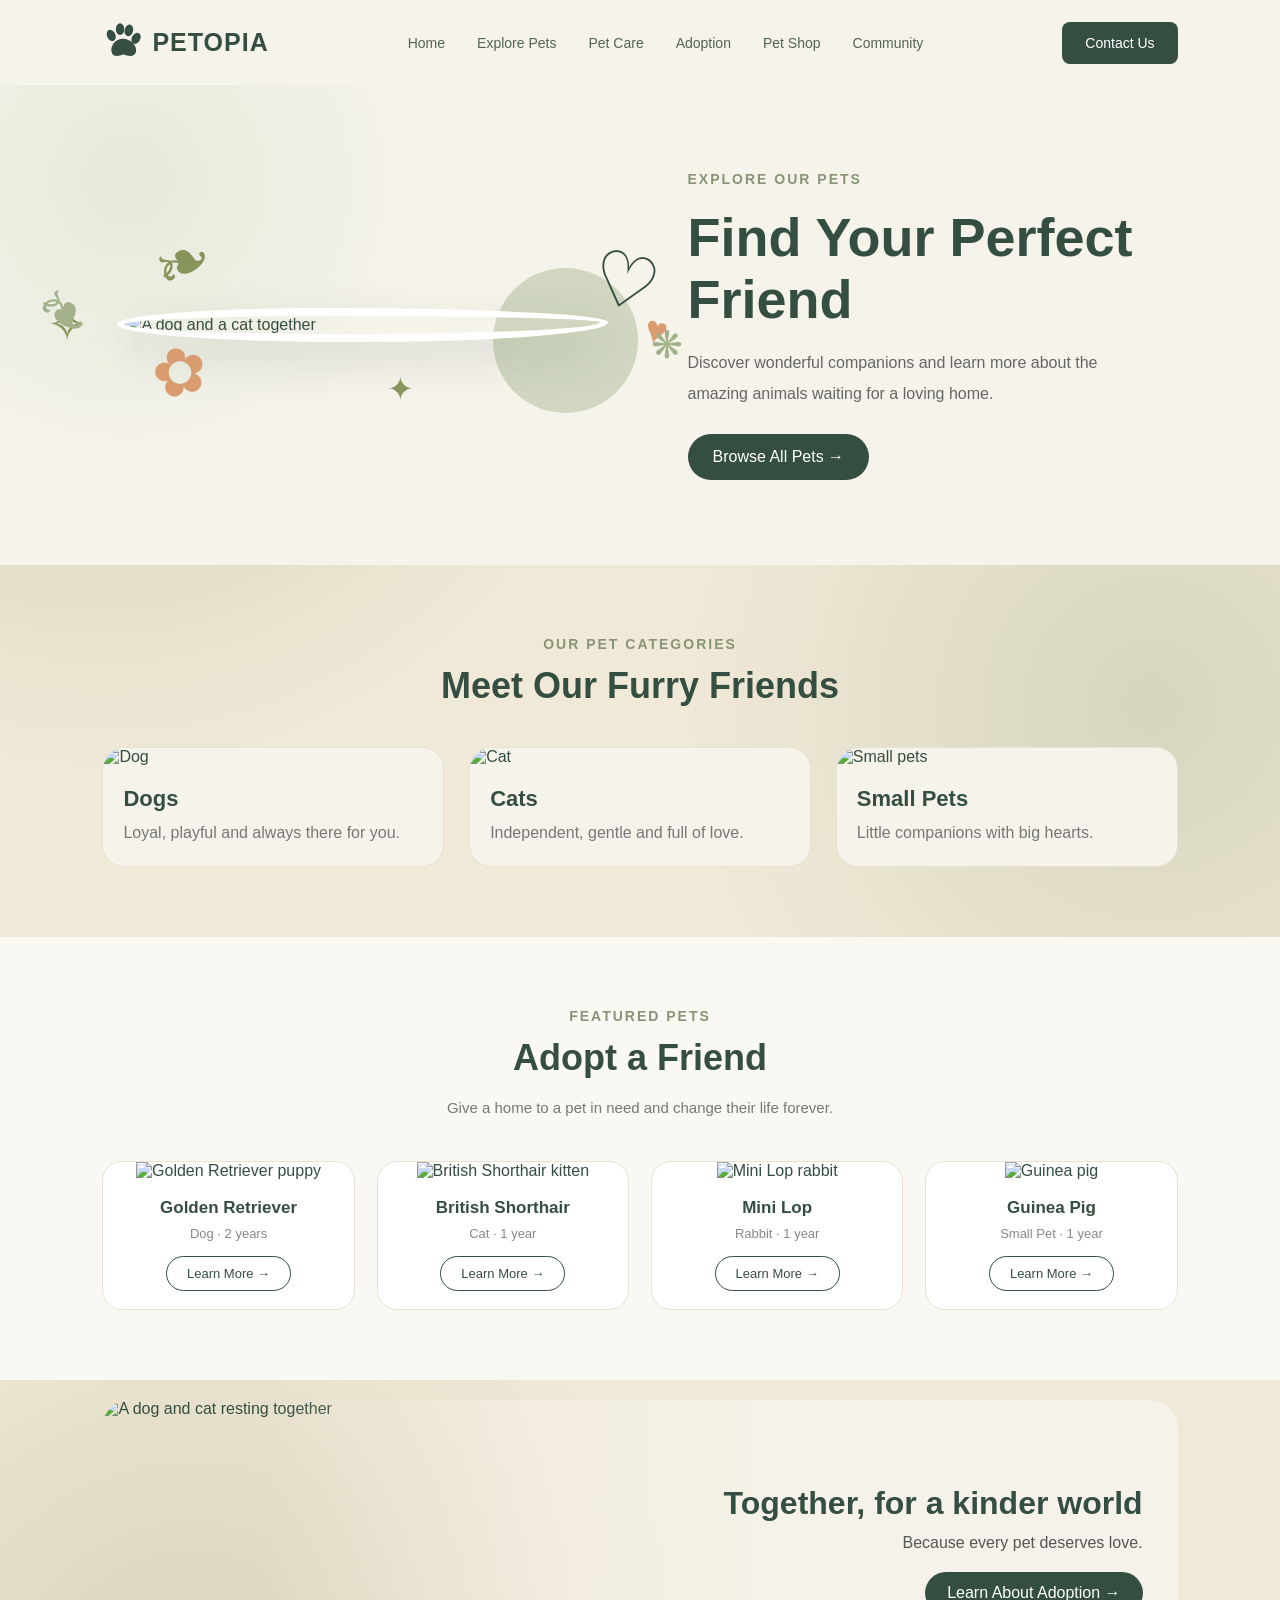
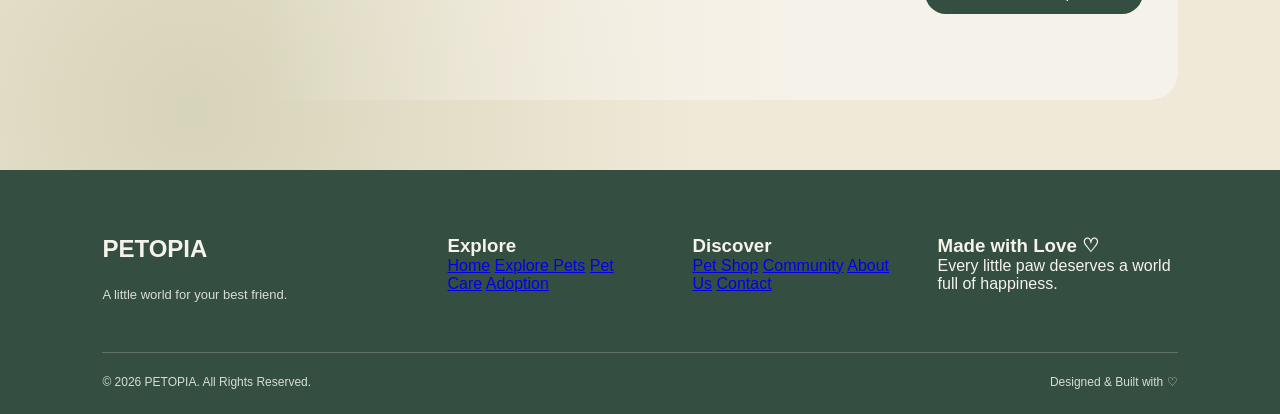
==== explore.html @ 147defed "Add files via upload" ====
<!DOCTYPE html>
<html lang="en">

<head>
    <meta charset="UTF-8">
    <meta name="viewport" content="width=device-width, initial-scale=1.0">
    <title>Explore Pets | Petopia</title>
    <link rel="stylesheet" href="style.css">
</head>

<body>

    <!-- HEADER -->
    <header class="header">
         <a href="index.html" class="logo">
    <span class="logo-icon">
        <svg viewBox="0 0 100 100" aria-hidden="true">
            <g fill="currentColor">
                <ellipse cx="22" cy="32" rx="10" ry="14" transform="rotate(-25 22 32)"/>
                <ellipse cx="43" cy="17" rx="10" ry="14"/>
                <ellipse cx="64" cy="20" rx="10" ry="14" transform="rotate(15 64 20)"/>
                <ellipse cx="81" cy="39" rx="10" ry="14" transform="rotate(30 81 39)"/>
                <path d="M50 40 C32 40 19 57 23 72 C26 84 40 82 51 77 C63 82 78 84 81 71 C84 56 68 40 50 40Z"/>
            </g>
        </svg>
    </span>
    <span>PETOPIA</span>
</a>

        <nav class="navbar">
            <a href="index.html">Home</a>
            <a href="explore.html" class="active">Explore Pets</a>
            <a href="care.html">Pet Care</a>
            <a href="adoption.html">Adoption</a>
            <a href="shop.html">Pet Shop</a>
            <a href="community.html">Community</a>
        </nav>

        <a href="about.html" class="contact-btn">Contact Us</a>
    </header>


    <!-- HERO -->
    <section class="explore-hero">

        <div class="explore-hero-content">
            <span>EXPLORE OUR PETS</span>

            <h1>Find Your Perfect Friend</h1>

            <p>
                Discover wonderful companions and learn more
                about the amazing animals waiting for a loving home.
            </p>

            <a href="#featured-pets" class="explore-btn">
                Browse All Pets →
            </a>
        </div>

        <div class="explore-hero-image">

    <span class="explore-decor decor-heart">♡</span>
    <span class="explore-decor decor-flower">✿</span>
    <span class="explore-decor decor-star">✧</span>
    <span class="explore-decor decor-leaf">❧</span>
    <span class="explore-decor decor-small-heart">♥</span>
    <span class="explore-decor decor-flower-two">❋</span>
    <span class="explore-decor decor-sparkle">✦</span>
    <span class="explore-decor decor-leaf-two">❧</span>

    <img src="images/pets.jpeg" alt="A dog and a cat together">

</div>

    </section>


    <!-- PET CATEGORIES -->
    <section class="explore-categories">

        <div class="section-heading">
            <span>OUR PET CATEGORIES</span>
            <h2>Meet Our Furry Friends</h2>
        </div>

        <div class="explore-category-grid">

            <div class="explore-category-card">
                <img src="images/dog.jpeg" alt="Dog">
                <div class="category-info">
                    <h3>Dogs</h3>
                    <p>Loyal, playful and always there for you.</p>
                </div>
            </div>

            <div class="explore-category-card">
                <img src="images/cat.jpeg" alt="Cat">
                <div class="category-info">
                    <h3>Cats</h3>
                    <p>Independent, gentle and full of love.</p>
                </div>
            </div>

            <div class="explore-category-card">
                <img src="images/small-pets.jpeg" alt="Small pets">
                <div class="category-info">
                    <h3>Small Pets</h3>
                    <p>Little companions with big hearts.</p>
                </div>
            </div>

        </div>
    </section>


    <!-- FEATURED PETS -->
    <section class="featured-pets" id="featured-pets">

        <div class="section-heading">
            <span>FEATURED PETS</span>
            <h2>Adopt a Friend</h2>
            <p>Give a home to a pet in need and change their life forever.</p>
        </div>

        <div class="featured-pet-grid">

            <div class="featured-pet-card">
                <img src="images/puppy.jpeg" alt="Golden Retriever puppy">
                <div class="featured-pet-info">
                    <h3>Golden Retriever</h3>
                    <p>Dog · 2 years</p>
                    <a href="adoption.html">Learn More →</a>
                </div>
            </div>

            <div class="featured-pet-card">
                <img src="images/kitten.jpeg" alt="British Shorthair kitten">
                <div class="featured-pet-info">
                    <h3>British Shorthair</h3>
                    <p>Cat · 1 year</p>
                    <a href="adoption.html">Learn More →</a>
                </div>
            </div>

            <div class="featured-pet-card">
                <img src="images/rabbit.jpeg" alt="Mini Lop rabbit">
                <div class="featured-pet-info">
                    <h3>Mini Lop</h3>
                    <p>Rabbit · 1 year</p>
                    <a href="adoption.html">Learn More →</a>
                </div>
            </div>

            <div class="featured-pet-card">
                <img src="images/guinea-pig.jpeg" alt="Guinea pig">
                <div class="featured-pet-info">
                    <h3>Guinea Pig</h3>
                    <p>Small Pet · 1 year</p>
                    <a href="adoption.html">Learn More →</a>
                </div>
            </div>

        </div>

    </section>


    <!-- ADOPTION BANNER -->
    <section class="explore-adoption-banner">

        <img src="images/adopets.jpeg" alt="A dog and cat resting together">

        <div class="banner-content">
            <h2>Together, for a kinder world</h2>
            <p>Because every pet deserves love.</p>
            <a href="adoption.html">Learn About Adoption →</a>
        </div>

    </section>


    <!-- FOOTER -->
    <footer class="footer">

        <div class="footer-content">

            <div class="footer-brand">
                <h2> PETOPIA</h2>
                <p>A little world for your best friend.</p>
            </div>

            <div>
                <h3>Explore</h3>
                <a href="index.html">Home</a>
                <a href="explore.html">Explore Pets</a>
                <a href="care.html">Pet Care</a>
                <a href="adoption.html">Adoption</a>
            </div>

            <div>
                <h3>Discover</h3>
                <a href="shop.html">Pet Shop</a>
                <a href="community.html">Community</a>
                <a href="about.html">About Us</a>
                <a href="about.html">Contact</a>
            </div>

            <div>
                <h3>Made with Love ♡</h3>
                <p>Every little paw deserves a world full of happiness.</p>
            </div>

        </div>

        <div class="footer-bottom">
            <p>© 2026 PETOPIA. All Rights Reserved.</p>
            <p>Designed & Built with ♡</p>
        </div>

    </footer>

</body>
</html>
---- style.css ----
/* GENERAL SETTINGS */

* {
    margin: 0;
    padding: 0;
    box-sizing: border-box;
}

html {
    scroll-behavior: smooth;
}

body {
    font-family: Arial, sans-serif;
    background-color: #F6F3EB;
    color: #344E41;
}


/* HEADER */

.header {
    width: 100%;
    height: 85px;
    padding: 0 8%;
    display: flex;
    align-items: center;
    justify-content: space-between;
    background-color: #F6F3EB;
}

.logo {
    display: flex;
    align-items: center;
    gap: 8px;
    text-decoration: none;
    color: #344E41;
    font-size: 25px;
    font-weight: bold;
    letter-spacing: 1px;
}

.logo-icon {
    font-size: 27px;
}

.navbar {
    display: flex;
    gap: 32px;
}

.navbar a {
    text-decoration: none;
    color: #526357;
    font-size: 14px;
    transition: 0.3s;
}

.navbar a:hover {
    color: #A3B18A;
}

.contact-btn {
    text-decoration: none;
    background-color: #344E41;
    color: white;
    padding: 13px 23px;
    border-radius: 8px;
    font-size: 14px;
    transition: 0.3s;
}

.contact-btn:hover {
    background-color: #526D59;
}


/* HERO SECTION */

.hero {
    min-height: 570px;
    padding: 65px 8%;
    display: flex;
    align-items: center;
    justify-content: space-between;
    gap: 50px;
}

.hero-content {
    flex: 1;
}

.subtitle {
    color: #A3B18A;
    font-size: 13px;
    font-weight: bold;
    letter-spacing: 3px;
}

.hero h1 {
    font-size: 52px;
    line-height: 1.2;
    margin-top: 22px;
    max-width: 580px;
}

.hero h1 span {
    display: block;
    color: #A3B18A;
}

.hero-content p {
    color: #69776C;
    font-size: 16px;
    line-height: 1.9;
    max-width: 470px;
    margin-top: 22px;
}

.hero-buttons {
    display: flex;
    align-items: center;
    gap: 15px;
    margin-top: 32px;
}

.primary-btn {
    text-decoration: none;
    background-color: #344E41;
    color: white;
    padding: 15px 24px;
    border-radius: 8px;
    font-size: 14px;
}

.secondary-btn {
    text-decoration: none;
    color: #344E41;
    border: 1px solid #A3B18A;
    padding: 14px 23px;
    border-radius: 8px;
    font-size: 14px;
}

.hero-image {
    flex: 1;
}

.hero-image img {
    width: 100%;
    height: 420px;
    object-fit: cover;
    border-radius: 24px;
}
/* EXPLORE PETS SECTION */

.explore {
    padding: 80px 8%;
    background-color: #FFFFFF;
}

.section-heading {
    text-align: center;
    margin-bottom: 50px;
}

.section-heading h2 {
    font-size: 36px;
    margin-top: 15px;
    color: #344E41;
}

.section-heading p {
    color: #69776C;
    margin-top: 15px;
    font-size: 15px;
    line-height: 1.8;
}

.pet-cards {
    display: flex;
    gap: 25px;
    justify-content: center;
}

.pet-card {
    flex: 1;
    background-color: #F6F3EB;
    padding: 35px 25px;
    border-radius: 18px;
    text-align: center;
    transition: 0.3s;
}

.pet-card:hover {
    transform: translateY(-8px);
}

.pet-icon {
    font-size: 55px;
    margin-bottom: 20px;
}

.pet-card h3 {
    font-size: 23px;
    color: #344E41;
    margin-bottom: 15px;
}

.pet-card p {
    color: #69776C;
    font-size: 14px;
    line-height: 1.8;
    margin-bottom: 22px;
}

.pet-card a {
    color: #526D59;
    text-decoration: none;
    font-weight: bold;
    font-size: 14px;
}
/* PET CARE SECTION */

.pet-care {
    padding: 85px 8%;
    background-color: #F6F3EB;
}

.care-cards {
    display: grid;
    grid-template-columns: repeat(4, 1fr);
    gap: 22px;
}

.care-card {
    background-color: #FFFFFF;
    padding: 30px 20px;
    border-radius: 18px;
    text-align: center;
    transition: 0.3s;
}

.care-card:hover {
    transform: translateY(-7px);
}

.care-icon {
    font-size: 42px;
    margin-bottom: 18px;
}

.care-card h3 {
    font-size: 18px;
    color: #344E41;
    margin-bottom: 12px;
}

.care-card p {
    color: #69776C;
    font-size: 13px;
    line-height: 1.8;
}
/* ADOPTION SECTION */

.adoption {
    padding: 90px 8%;
    display: flex;
    align-items: center;
    gap: 65px;
    background-color: #FFFFFF;
}

.adoption-image {
    flex: 1;
}

.adoption-image img {
    width: 100%;
    height: 420px;
    object-fit: cover;
    border-radius: 24px;
}

.adoption-content {
    flex: 1;
}

.adoption-content h2 {
    font-size: 42px;
    line-height: 1.3;
    margin-top: 20px;
    color: #344E41;
}

.adoption-content h2 span {
    display: block;
    color: #A3B18A;
}

.adoption-content p {
    color: #69776C;
    font-size: 15px;
    line-height: 2;
    margin-top: 22px;
    max-width: 450px;
}

.adoption-btn {
    display: inline-block;
    margin-top: 28px;
    padding: 15px 25px;
    background-color: #344E41;
    color: white;
    text-decoration: none;
    border-radius: 8px;
    font-size: 14px;
    transition: 0.3s;
}

.adoption-btn:hover {
    background-color: #526D59;
}
/* PET SHOP SECTION */

.pet-shop {
    padding: 85px 8%;
    background-color: #F6F3EB;
}

.shop-cards {
    display: grid;
    grid-template-columns: repeat(3, 1fr);
    gap: 28px;
}

.shop-card {
    background-color: #FFFFFF;
    padding: 18px;
    border-radius: 18px;
    transition: 0.3s;
}

.shop-card:hover {
    transform: translateY(-7px);
}

.product-image {
    height: 220px;
    border-radius: 13px;
    display: flex;
    align-items: center;
    justify-content: center;
    font-size: 75px;
    margin-bottom: 22px;
}

.food {
    background-color: #E8EBDD;
}

.toy {
    background-color: #F4E7D8;
}

.bed {
    background-color: #E9E8DF;
}

.product-category {
    font-size: 10px;
    letter-spacing: 2px;
    color: #A3B18A;
    font-weight: bold;
}

.shop-card h3 {
    color: #344E41;
    font-size: 20px;
    margin-top: 12px;
}

.shop-card p {
    color: #69776C;
    font-size: 13px;
    margin-top: 10px;
    line-height: 1.7;
}

.product-bottom {
    display: flex;
    align-items: center;
    justify-content: space-between;
    margin-top: 22px;
    padding-top: 15px;
    border-top: 1px solid #EEEEEA;
}

.price {
    color: #344E41;
    font-size: 18px;
    font-weight: bold;
}

.product-bottom a {
    color: #526D59;
    text-decoration: none;
    font-size: 12px;
    font-weight: bold;
}
/* COMMUNITY SECTION */

.community {
    padding: 85px 8%;
    background-color: #FFFFFF;
}

.community-cards {
    display: grid;
    grid-template-columns: repeat(3, 1fr);
    gap: 25px;
}

.community-card {
    background-color: #F6F3EB;
    padding: 35px 25px;
    border-radius: 18px;
    text-align: center;
    transition: 0.3s;
}

.community-card:hover {
    transform: translateY(-8px);
}

.community-icon {
    width: 75px;
    height: 75px;
    background-color: #E8EBDD;
    border-radius: 50%;
    display: flex;
    align-items: center;
    justify-content: center;
    font-size: 32px;
    margin: 0 auto 22px;
}

.community-card h3 {
    color: #344E41;
    font-size: 20px;
    margin-bottom: 15px;
}

.community-card p {
    color: #69776C;
    font-size: 14px;
    line-height: 1.9;
    margin-bottom: 22px;
}

.community-card a {
    color: #526D59;
    text-decoration: none;
    font-size: 13px;
    font-weight: bold;
}
/* ABOUT SECTION */

.about {
    padding: 90px 8%;
    display: flex;
    align-items: center;
    justify-content: space-between;
    gap: 60px;
    background-color: #FFFFFF;
}

.about-content {
    flex: 1;
}

.about-content h2 {
    font-size: 42px;
    line-height: 1.3;
    margin-top: 20px;
    color: #344E41;
}

.about-content h2 span {
    display: block;
    color: #A3B18A;
}

.about-content p {
    color: #69776C;
    font-size: 15px;
    line-height: 2;
    margin-top: 22px;
    max-width: 500px;
}

.about-btn {
    display: inline-block;
    margin-top: 25px;
    padding: 14px 24px;
    background-color: #344E41;
    color: white;
    text-decoration: none;
    border-radius: 8px;
}

.about-decoration {
    flex: 1;
    min-height: 280px;
    background-color: #E8EBDD;
    border-radius: 25px;
    display: flex;
    flex-direction: column;
    align-items: center;
    justify-content: center;
    text-align: center;
}

.about-decoration span {
    font-size: 75px;
}

.about-decoration h3 {
    color: #344E41;
    font-size: 25px;
    margin-top: 20px;
}

.about-decoration p {
    color: #69776C;
    margin-top: 12px;
}


/* CONTACT SECTION */

.contact {
    padding: 85px 8%;
    background-color: #F6F3EB;
}

.contact-box {
    display: grid;
    grid-template-columns: repeat(3, 1fr);
    gap: 25px;
}

.contact-item {
    background-color: #FFFFFF;
    padding: 30px 20px;
    text-align: center;
    border-radius: 18px;
}

.contact-item span {
    font-size: 35px;
}

.contact-item h3 {
    color: #344E41;
    margin-top: 15px;
    font-size: 19px;
}

.contact-item p {
    color: #69776C;
    font-size: 13px;
    margin-top: 12px;
}
/* FOOTER */

.footer {
    background-color: #344E41;
    color: #F6F3EB;
    padding: 65px 8% 25px;
}

.footer-content {
    display: grid;
    grid-template-columns: 1.5fr 1fr 1fr 1.2fr;
    gap: 45px;
    padding-bottom: 45px;
}

.footer-logo {
    color: #FFFFFF;
    text-decoration: none;
    font-size: 25px;
    font-weight: bold;
    letter-spacing: 1px;
}

.footer-brand p {
    color: #D5DED4;
    font-size: 13px;
    line-height: 1.9;
    margin-top: 20px;
    max-width: 260px;
}

.footer-links {
    display: flex;
    flex-direction: column;
    gap: 15px;
}

.footer-links h3,
.footer-message h3 {
    font-size: 17px;
    margin-bottom: 8px;
    color: #FFFFFF;
}

.footer-links a {
    color: #D5DED4;
    text-decoration: none;
    font-size: 13px;
    transition: 0.3s;
}

.footer-links a:hover {
    color: #A3B18A;
}

.footer-message p {
    color: #D5DED4;
    font-size: 13px;
    line-height: 1.9;
    margin-top: 15px;
}

.footer-message span {
    display: block;
    font-size: 25px;
    margin-top: 18px;
}

.footer-bottom {
    border-top: 1px solid #607266;
    padding-top: 22px;
    display: flex;
    justify-content: space-between;
    gap: 15px;
    color: #D5DED4;
    font-size: 12px;
}
/* =========================
   RESPONSIVE DESIGN
========================= */

/* TABLET */
@media (max-width: 992px) {

    .header {
        padding: 0 5%;
    }

    .navbar {
        gap: 14px;
    }

    .navbar a {
        font-size: 13px;
    }

    .hero,
    .adoption,
    .about {
        padding-left: 5%;
        padding-right: 5%;
        gap: 30px;
    }

    .hero h1 {
        font-size: 40px;
    }

    .adoption-content h2,
    .about-content h2 {
        font-size: 36px;
    }

    .pet-cards {
        display: grid;
        grid-template-columns: repeat(2, 1fr);
    }

    .care-cards {
        grid-template-columns: repeat(2, 1fr);
    }

    .shop-cards,
    .community-cards,
    .contact-box {
        grid-template-columns: repeat(2, 1fr);
    }

    .footer-content {
        grid-template-columns: repeat(2, 1fr);
    }
}


/* MOBILE */
@media (max-width: 600px) {

    .header {
        height: auto;
        padding: 20px 6%;
        flex-wrap: wrap;
        gap: 18px;
    }

    .logo {
        font-size: 22px;
    }

    .navbar {
        order: 3;
        width: 100%;
        justify-content: center;
        flex-wrap: wrap;
        gap: 14px 18px;
    }

    .navbar a {
        font-size: 12px;
    }

    .contact-btn {
        padding: 10px 14px;
        font-size: 12px;
    }

    .hero {
        flex-direction: column;
        padding: 45px 6%;
        gap: 30px;
        text-align: center;
    }

    .hero h1 {
        font-size: 36px;
    }

    .hero-content p {
        margin-left: auto;
        margin-right: auto;
    }

    .hero-buttons {
        justify-content: center;
        flex-wrap: wrap;
    }

    .hero-image,
    .hero-content {
        width: 100%;
    }

    .hero-image img {
        height: 300px;
    }

    .explore,
    .pet-care,
    .pet-shop,
    .community,
    .contact {
        padding: 60px 6%;
    }

    .section-heading {
        margin-bottom: 35px;
    }

    .section-heading h2 {
        font-size: 28px;
    }

    .section-heading p {
        font-size: 13px;
    }

    .pet-cards,
    .care-cards,
    .shop-cards,
    .community-cards,
    .contact-box {
        display: grid;
        grid-template-columns: 1fr;
    }

    .pet-card,
    .care-card,
    .shop-card,
    .community-card {
        width: 100%;
    }

    .adoption,
    .about {
        flex-direction: column;
        padding: 60px 6%;
        gap: 35px;
        text-align: center;
    }

    .adoption-image,
    .adoption-content,
    .about-content,
    .about-decoration {
        width: 100%;
    }

    .adoption-image img {
        height: 300px;
    }

    .adoption-content h2,
    .about-content h2 {
        font-size: 34px;
    }

    .adoption-content p,
    .about-content p {
        margin-left: auto;
        margin-right: auto;
    }

    .about-decoration {
        min-height: 230px;
    }

    .footer {
        padding: 50px 6% 22px;
    }

    .footer-content {
        grid-template-columns: 1fr 1fr;
        gap: 35px 20px;
    }

    .footer-bottom {
        flex-direction: column;
        text-align: center;
    }
}
/* =========================
   EXPLORE PAGE
========================= */

.explore-hero {
    display: flex;
    align-items: center;
    justify-content: space-between;
    gap: 45px;
    padding: 75px 8%;
    background: #F6F3EB;
}

.explore-hero-content {
    flex: 1;
}

.explore-hero-content span,
.section-heading span {
    color: #899477;
    font-size: 14px;
    font-weight: 600;
    letter-spacing: 2px;
}

.explore-hero-content h1 {
    color: #344E41;
    font-size: 52px;
    line-height: 1.15;
    margin: 18px 0;
}

.explore-hero-content p {
    color: #666;
    font-size: 16px;
    line-height: 1.8;
    max-width: 450px;
}

.explore-btn {
    display: inline-block;
    background: #344E41;
    color: white;
    text-decoration: none;
    padding: 14px 25px;
    border-radius: 30px;
    margin-top: 25px;
}

.explore-hero-image {
    flex: 1.2;
}

.explore-hero-image img {
    width: 100%;
    height: 390px;
    object-fit: cover;
    border-radius: 45% 45% 20px 20px;
}


/* CATEGORIES */

.explore-categories,
.featured-pets {
    padding: 70px 8%;
}

.section-heading {
    text-align: center;
    margin-bottom: 40px;
}

.section-heading h2 {
    color: #344E41;
    font-size: 36px;
    margin: 12px 0;
}

.section-heading p {
    color: #777;
}

.explore-category-grid {
    display: grid;
    grid-template-columns: repeat(3, 1fr);
    gap: 25px;
}

.explore-category-card {
    background: #F6F3EB;
    border: 1px solid #e9e1d3;
    border-radius: 22px;
    overflow: hidden;
    transition: 0.3s;
}

.explore-category-card:hover,
.featured-pet-card:hover {
    transform: translateY(-7px);
}

.explore-category-card img {
    width: 100%;
    height: 230px;
    object-fit: cover;
}

.category-info {
    padding: 20px;
}

.category-info h3 {
    color: #344E41;
    font-size: 22px;
    margin-bottom: 8px;
}

.category-info p {
    color: #777;
    line-height: 1.6;
}


/* FEATURED PETS */

.featured-pets {
    background: #FAF8F2;
}

.featured-pet-grid {
    display: grid;
    grid-template-columns: repeat(4, 1fr);
    gap: 22px;
}

.featured-pet-card {
    background: #fff;
    border: 1px solid #e9e1d3;
    border-radius: 20px;
    overflow: hidden;
    transition: 0.3s;
    text-align: center;
}

.featured-pet-card img {
    width: 100%;
    height: 210px;
    object-fit: cover;
}

.featured-pet-info {
    padding: 18px 12px;
}

.featured-pet-info h3 {
    color: #344E41;
    font-size: 17px;
    margin-bottom: 8px;
}

.featured-pet-info p {
    color: #888;
    font-size: 13px;
    margin-bottom: 15px;
}

.featured-pet-info a {
    display: inline-block;
    color: #344E41;
    border: 1px solid #344E41;
    padding: 9px 20px;
    border-radius: 25px;
    text-decoration: none;
    font-size: 13px;
    transition: 0.3s;
}

.featured-pet-info a:hover {
    background: #344E41;
    color: white;
}


/* ADOPTION BANNER */

.explore-adoption-banner {
    position: relative;
    margin: 20px 8% 70px;
    min-height: 300px;
    border-radius: 28px;
    overflow: hidden;
}

.explore-adoption-banner img {
    position: absolute;
    width: 100%;
    height: 100%;
    object-fit: cover;
}

.banner-content {
    position: relative;
    z-index: 1;
    min-height: 300px;
    display: flex;
    flex-direction: column;
    align-items: flex-end;
    justify-content: center;
    padding: 35px;
    text-align: right;
    background: linear-gradient(
        90deg,
        transparent 15%,
        rgba(246, 243, 235, 0.92) 65%
    );
}

.banner-content h2 {
    color: #344E41;
    font-size: 32px;
}

.banner-content p {
    color: #555;
    margin: 12px 0 20px;
}

.banner-content a {
    background: #344E41;
    color: white;
    text-decoration: none;
    padding: 12px 22px;
    border-radius: 25px;
}


/* EXPLORE RESPONSIVE */

@media (max-width: 992px) {

    .explore-hero {
        padding: 55px 5%;
    }

    .explore-hero-content h1 {
        font-size: 40px;
    }

    .featured-pet-grid {
        grid-template-columns: repeat(2, 1fr);
    }
}

@media (max-width: 600px) {

    .explore-hero {
        flex-direction: column;

        padding: 45px 6%;

        text-align: center;

    }

    .explore-hero-content h1 {

        font-size: 36px;

    }

    .explore-hero-content p {

        margin: auto;

    }

    .explore-hero-image img {

        height: 280px;

    }

    .explore-categories,

    .featured-pets {

        padding: 55px 6%;

    }

    .section-heading h2 {

        font-size: 28px;

    }

    .explore-category-grid,

    .featured-pet-grid {

        grid-template-columns: 1fr;

    }

    .explore-category-card img {

        height: 240px;

    }

    .featured-pet-card img {

        height: 250px;

    }

    .explore-adoption-banner {

        margin: 10px 6% 50px;

    }

    .banner-content {

        align-items: center;

        text-align: center;

        padding: 25px;

        background: rgba(246, 243, 235, 0.83);

    }

    .banner-content h2 {

        font-size: 25px;

    }

}
/* =========================
   EXPLORE HERO NEW DESIGN
========================= */

.explore-hero {
    flex-direction: row-reverse;
    background:
        radial-gradient(circle at 10% 20%, #e5eadb 0%, transparent 25%),
        #F6F3EB;
    padding: 85px 8%;
    gap: 65px;
}

.explore-hero-content {
    text-align: left;
    position: relative;
    z-index: 2;
}

.explore-hero-content h1 {
    font-size: 54px;
    max-width: 500px;
    line-height: 1.15;
}

.explore-hero-content p {
    font-size: 16px;
    line-height: 1.9;
}

.explore-hero-image {
    flex: 1;
    position: relative;
    padding: 15px;
}

.explore-hero-image img {
    width: 100%;
    height: 430px;
    object-fit: cover;

    border-radius:
        48% 52% 62% 38% /
        42% 40% 60% 58%;

    box-shadow: 0 18px 45px rgba(52, 78, 65, 0.15);
    border: 8px solid #fff;
}

/* Decorative cloud-like shapes */

.explore-hero-image::before {
    content: "";
    position: absolute;
    width: 120px;
    height: 120px;
    background: #A3B18A;
    opacity: 0.45;
    border-radius: 50%;
    top: 0;
    right: 0;
    z-index: 0;
}

.explore-hero-image::after {
    content: "";
    position: absolute;
    font-size: 48px;
    bottom: 5px;
    left: 0;
    transform: rotate(-20deg);
}

/* MOBILE */

@media (max-width: 600px) {

    .explore-hero {
        flex-direction: column;
        padding: 50px 6%;
        gap: 30px;
    }

    .explore-hero-content {
        text-align: center;
    }

    .explore-hero-content h1 {
        font-size: 36px;
        margin-left: auto;
        margin-right: auto;
    }

    .explore-hero-image img {
        height: 290px;
    }
}
/* HOME PET CATEGORY IMAGES */

.pet-card {
    overflow: hidden;
    text-align: center;
}

.pet-card-image {
    width: 100%;
    height: 220px;
    object-fit: cover;
    display: block;
    border-radius: 22px;
    margin-bottom: 20px;
}

.pet-card h3 {
    color: #344E41;
    font-size: 22px;
    margin-bottom: 10px;
}
/* PET SHOP PRODUCT PHOTOS */

.product-image {
    width: 100%;
    height: 230px;
    overflow: hidden;
    border-radius: 22px;
    background-color: #E5EAD9;
}

.product-image img {
    width: 100%;
    height: 100%;
    object-fit: cover;
    display: block;
    transition: transform 0.4s ease;
}

.shop-card:hover .product-image img {
    transform: scale(1.06);
}
/* BETTER PET CATEGORY IMAGE FRAMING */

.pet-card-image {
    width: 100%;
    height: 270px;
    object-fit: cover;
    object-position: center 35%;
    display: block;
    border-radius: 22px;
    margin-bottom: 20px;
}
/* PETOPIA CUSTOM LOGO PAW */

.logo-icon {
    display: inline-flex;
    align-items: center;
    justify-content: center;
    width: 42px;
    height: 42px;
    color: #344E41;
    flex-shrink: 0;
}

.logo-icon svg {
    width: 100%;
    height: 100%;
    display: block;
}

/* PETOPIA - MAXIMALIST HOME HERO */

.hero-image {
    position: relative;
    isolation: isolate;
    overflow: visible !important;
}

/* Decorative Heart */
.hero-image::before {
    content: "♡";
    position: absolute;
    z-index: 5;
    top: -55px;
    right: -45px;
    font-size: 78px;
    color: #344E41;
    transform: rotate(15deg);
    pointer-events: none;
}

/* Decorative Flower */
.hero-image::after {
    content: "✿";
    position: absolute;
    z-index: 5;
    bottom: -35px;
    left: -60px;
    font-size: 70px;
    color: #DDAF83;
    transform: rotate(-15deg);
    pointer-events: none;
}

/* Original rectangular image */
.hero-image img {
    width: 100%;
    border-radius: 24px !important;
    outline: none !important;
    object-fit: cover;
    display: block;
}
/* ==================================
   PETOPIA - WARM MAXIMALIST PALETTE
================================== */

:root {
    --warm-cream: #F4E6D5;
    --soft-cream: #FAF2E8;
    --terracotta: #D99B70;
    --butter-yellow: #E8C98F;
    --olive-green: #87945C;
    --sage-green: #A3B18A;
    --forest-green: #344E41;
}
}

/* Warm background */
body {
    background-color: var(--warm-cream);
    background-image:
        radial-gradient(
            circle at 8% 12%,
            rgba(217, 155, 112, 0.16),
            transparent 22%
        ),
        radial-gradient(
            circle at 90% 35%,
            rgba(232, 201, 143, 0.20),
            transparent 24%
        ),
        radial-gradient(
            circle at 15% 80%,
            rgba(163, 177, 138, 0.15),
            transparent 23%
        );
    color: var(--forest-green);
}

/* Warm section backgrounds */
.explore,
.pet-care,
.pet-shop,
.community,
.contact {
    background-color: transparent;
}

/* Softer and warmer cards */
.pet-card,
.care-card,
.shop-card,
.community-card {
    background-color: var(--soft-cream);
    border-color: rgba(217, 155, 112, 0.28);
}
/* PETOPIA - OLIVE GREEN BACKGROUND FIX */

body {
    background-color: #F1E9D8 !important;

    background-image:
        radial-gradient(
            circle at 8% 12%,
            rgba(135, 148, 92, 0.32),
            transparent 25%
        ),
        radial-gradient(
            circle at 90% 35%,
            rgba(163, 177, 138, 0.35),
            transparent 27%
        ),
        radial-gradient(
            circle at 15% 85%,
            rgba(135, 148, 92, 0.25),
            transparent 25%
        ) !important;
}

/* Remove old pink background colors */
.hero,
.explore,
.pet-care,
.pet-shop,
.community,
.adoption,
.about,
.contact {
    background-color: transparent !important;
}
/* =====================================
   PETOPIA - EXPLORE MAXIMALIST HERO
===================================== */

.explore-hero {
    overflow: visible !important;
}

.explore-hero-image {
    position: relative;
    isolation: isolate;
    overflow: visible !important;
}

/* Keep the original image shape */
.explore-hero-image img {
    position: relative;
    z-index: 1;
    display: block;
    width: 100%;
    border-radius: 50%;
}

/* General decoration style */
.explore-decor {
    position: absolute;
    z-index: 3;
    pointer-events: none;
    line-height: 1;
}

/* Big olive heart */
.decor-heart {
    top: -48px;
    right: -35px;
    font-size: 75px;
    color: #344E41;
    transform: rotate(15deg);
}

/* Terracotta flower */
.decor-flower {
    bottom: -35px;
    left: -45px;
    font-size: 72px;
    color: #D99B70;
    transform: rotate(-15deg);
}

/* Olive star */
.decor-star {
    top: 12%;
    left: -55px;
    font-size: 48px;
    color: #87945C;
}

/* Botanical leaves */
.decor-leaf {
    top: -55px;
    left: 18%;
    font-size: 75px;
    color: #87945C;
    transform: rotate(-35deg);
}

/* Small dark green heart */
.decor-small-heart {
    bottom: 12%;
    right: -45px;
    font-size: 38px;
    color: #D99B70;
    transform: rotate(15deg);
}

/* Second flower */
.decor-flower-two {
    top: 40%;
    right: -75px;
    font-size: 45px;
    color: #A3B18A;
}

/* Tiny sparkle */
.decor-sparkle {
    bottom: -45px;
    right: 20%;
    font-size: 40px;
    color: #87945C;
}

/* Extra leaves */
.decor-leaf-two {
    bottom: 18%;
    left: -65px;
    font-size: 65px;
    color: #A3B18A;
    transform: rotate(35deg);
}/* EXPLORE HERO - DECORATION REFINEMENT */

/* More natural leaf placement */
.decor-leaf {
    top: -65px;
    left: 10%;
    font-size: 68px;
    color: #87945C;
    transform: rotate(-25deg);
}

/* Move the flower away from the image */
.decor-flower {
    bottom: -48px;
    left: 50px;
    font-size: 66px;
}

/* Move the small flower away from the text */
.decor-flower-two {
    top: 52%;
    right: -60px;
    font-size: 38px;
}

/* Bring the bottom sparkle closer */
.decor-sparkle {
    bottom: -48px;
    right: 40%;
    font-size: 32px;
}

/* Softer olive decorative circle */
.explore-hero-image::before {
    content: "";
    position: absolute;
    z-index: 0;
    width: 145px;
    height: 145px;
    top: -25px;
    right: -15px;
    border-radius: 50%;
    background: #A3B18A;
    opacity: 0.45;
    pointer-events: none;
}
/* EXPLORE - CLOUD SHAPED IMAGE */

.explore-hero-image img {
    width: 100%;
    height: auto;
    display: block;
    object-fit: cover;

    border-radius:
        42% 58% 52% 48% /
        48% 42% 58% 52%;
}
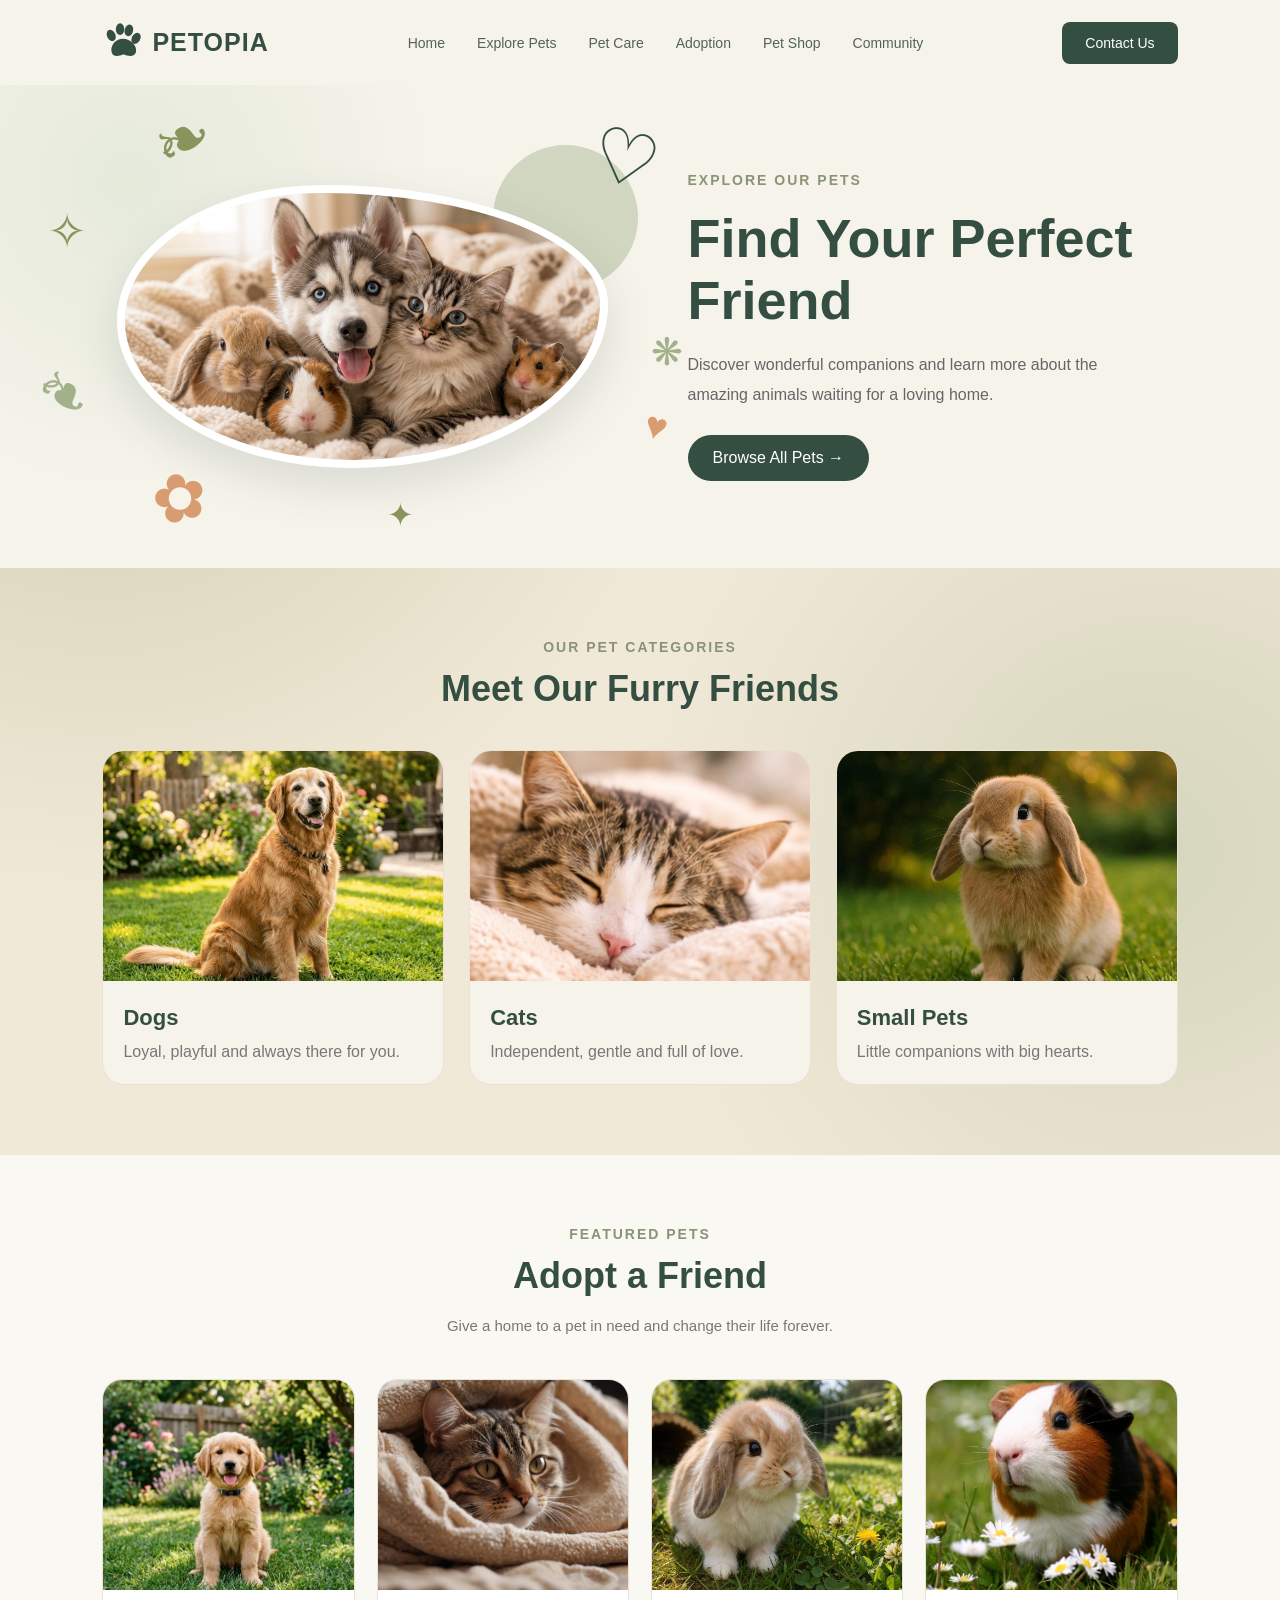
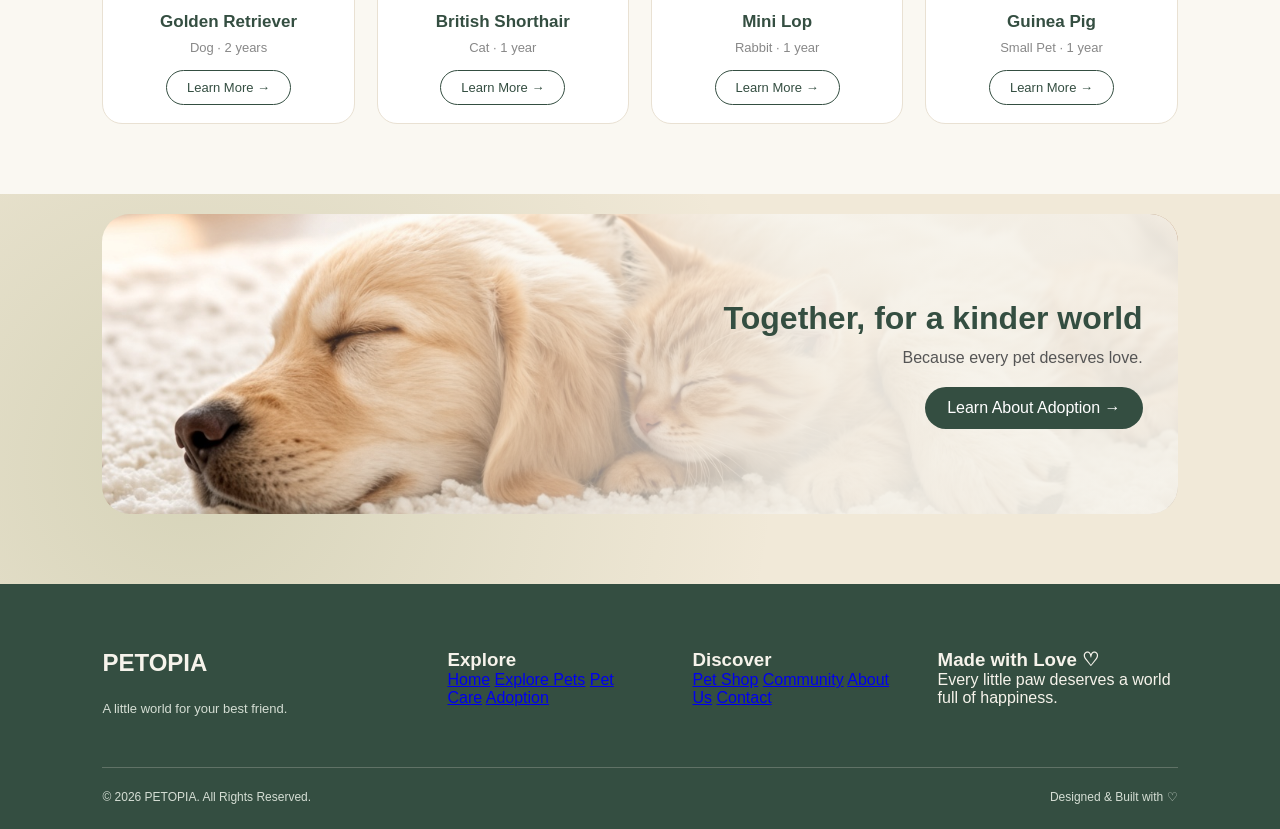
==== commit a213ee9b: "Update explore.html" ====
--- a/explore.html
+++ b/explore.html
@@ -69,7 +69,7 @@
     <span class="explore-decor decor-sparkle">✦</span>
     <span class="explore-decor decor-leaf-two">❧</span>
 
-    <img src="images/pets.jpeg" alt="A dog and a cat together">
+    <img src="images/pets.JPG" alt="A dog and a cat together">
 
 </div>
 
@@ -87,7 +87,7 @@
         <div class="explore-category-grid">
 
             <div class="explore-category-card">
-                <img src="images/dog.jpeg" alt="Dog">
+                <img src="images/dog.JPG" alt="Dog">
                 <div class="category-info">
                     <h3>Dogs</h3>
                     <p>Loyal, playful and always there for you.</p>
@@ -95,7 +95,7 @@
             </div>
 
             <div class="explore-category-card">
-                <img src="images/cat.jpeg" alt="Cat">
+                <img src="images/cat.JPG" alt="Cat">
                 <div class="category-info">
                     <h3>Cats</h3>
                     <p>Independent, gentle and full of love.</p>
@@ -103,7 +103,7 @@
             </div>
 
             <div class="explore-category-card">
-                <img src="images/small-pets.jpeg" alt="Small pets">
+                <img src="images/small-pets.JPG" alt="Small pets">
                 <div class="category-info">
                     <h3>Small Pets</h3>
                     <p>Little companions with big hearts.</p>
@@ -126,7 +126,7 @@
         <div class="featured-pet-grid">
 
             <div class="featured-pet-card">
-                <img src="images/puppy.jpeg" alt="Golden Retriever puppy">
+                <img src="images/puppy.JPG" alt="Golden Retriever puppy">
                 <div class="featured-pet-info">
                     <h3>Golden Retriever</h3>
                     <p>Dog · 2 years</p>
@@ -135,7 +135,7 @@
             </div>
 
             <div class="featured-pet-card">
-                <img src="images/kitten.jpeg" alt="British Shorthair kitten">
+                <img src="images/kitten.JPG" alt="British Shorthair kitten">
                 <div class="featured-pet-info">
                     <h3>British Shorthair</h3>
                     <p>Cat · 1 year</p>
@@ -144,7 +144,7 @@
             </div>
 
             <div class="featured-pet-card">
-                <img src="images/rabbit.jpeg" alt="Mini Lop rabbit">
+                <img src="images/rabbit.JPG" alt="Mini Lop rabbit">
                 <div class="featured-pet-info">
                     <h3>Mini Lop</h3>
                     <p>Rabbit · 1 year</p>
@@ -153,7 +153,7 @@
             </div>
 
             <div class="featured-pet-card">
-                <img src="images/guinea-pig.jpeg" alt="Guinea pig">
+                <img src="images/guinea-pig.JPG" alt="Guinea pig">
                 <div class="featured-pet-info">
                     <h3>Guinea Pig</h3>
                     <p>Small Pet · 1 year</p>
@@ -169,7 +169,7 @@
     <!-- ADOPTION BANNER -->
     <section class="explore-adoption-banner">
 
-        <img src="images/adopets.jpeg" alt="A dog and cat resting together">
+        <img src="images/adopets.JPG" alt="A dog and cat resting together">
 
         <div class="banner-content">
             <h2>Together, for a kinder world</h2>
@@ -221,4 +221,4 @@
     </footer>
 
 </body>
-</html>+</html>
